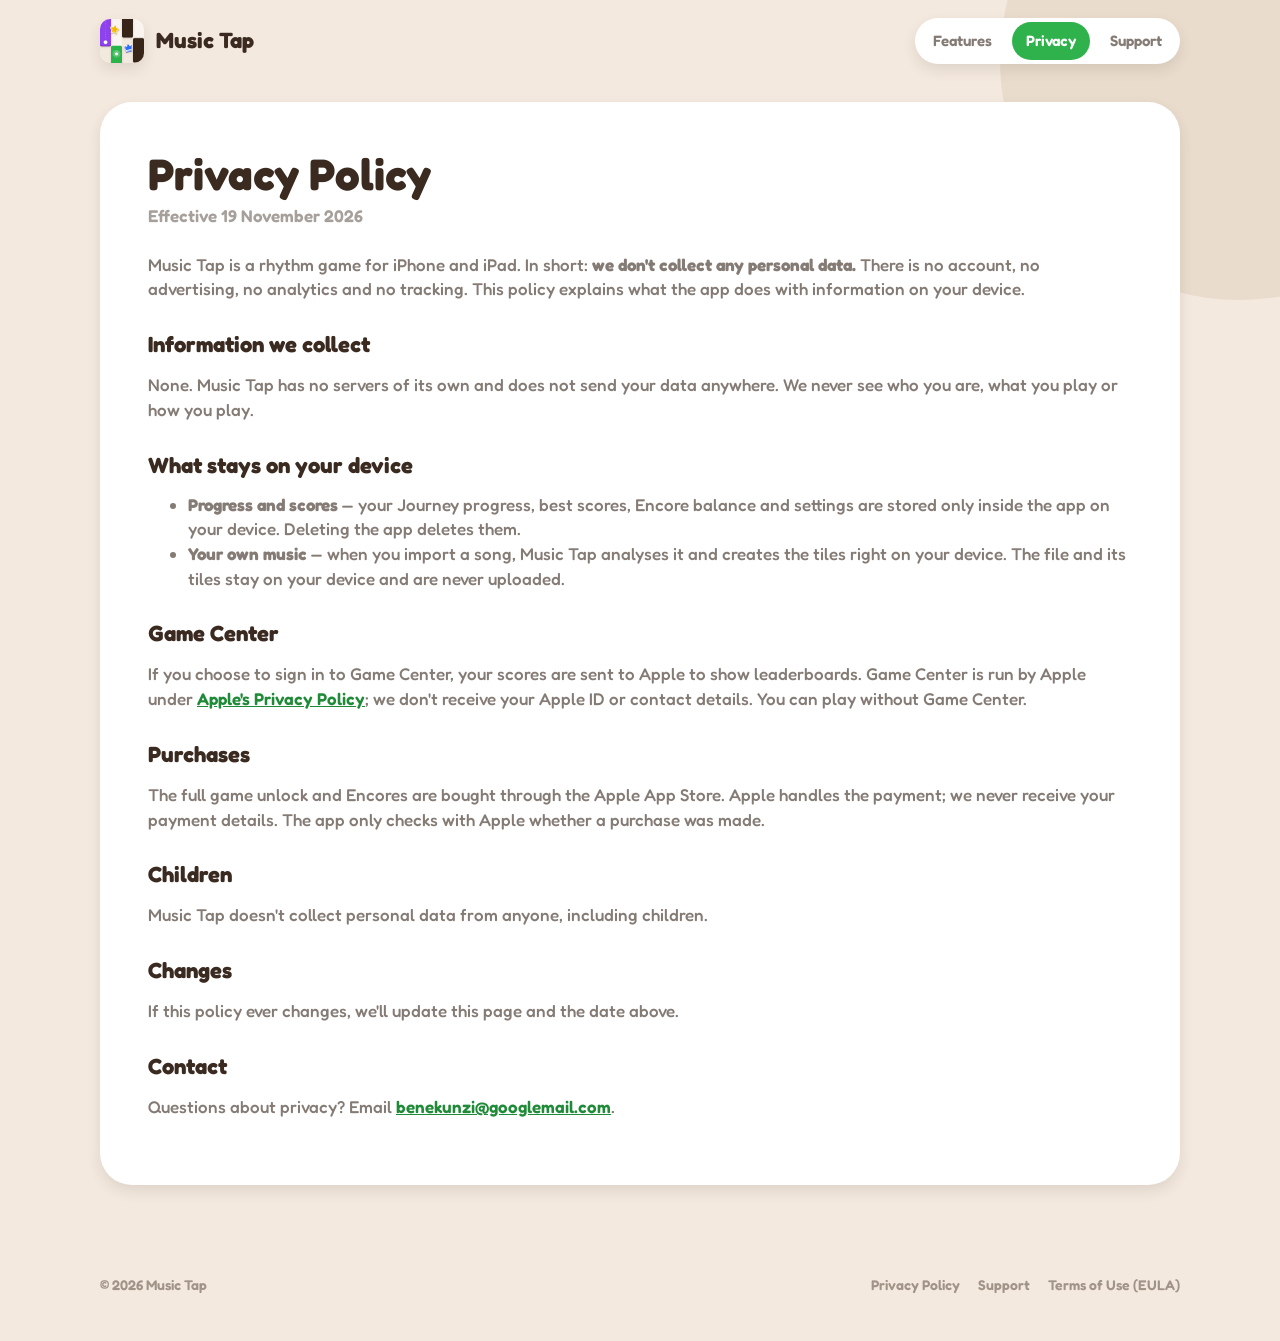
==== privacy.html @ 6f584c36 "Music Tap website: landing page, privacy policy and support Co-Authored-By: Claude Opus 5.5 <noreply" ====
<!doctype html>
<html lang="en-GB">
<head>
  <meta charset="utf-8">
  <meta name="viewport" content="width=device-width, initial-scale=1">
  <title>Privacy Policy — Music Tap</title>
  <meta name="description" content="Music Tap's privacy policy: no account, no ads, no tracking. Your music and progress stay on your device.">
  <meta name="theme-color" content="#F4E9DF">
  <link rel="icon" href="/assets/favicon.png">
  <link rel="apple-touch-icon" href="/assets/apple-touch-icon.png">
  <link rel="preconnect" href="https://fonts.googleapis.com">
  <link rel="preconnect" href="https://fonts.gstatic.com" crossorigin>
  <link href="https://fonts.googleapis.com/css2?family=Fredoka:wght@500;600;700&display=swap" rel="stylesheet">
  <link rel="stylesheet" href="/styles.css">
</head>
<body>
  <div class="blob" style="width:480px;height:480px;right:-200px;top:-180px"></div>
  <header class="wrap top">
    <a class="brand" href="/"><img src="/assets/icon-512.png" alt=""><span>Music Tap</span></a>
    <nav class="nav" aria-label="Main">
      <a href="/#features">Features</a>
      <a href="/privacy" aria-current="page">Privacy</a>
      <a href="/support">Support</a>
    </nav>
  </header>

  <main class="wrap">
    <article class="doc">
      <h1>Privacy Policy</h1>
      <p class="meta">Effective 19 November 2026</p>

      <p>Music Tap is a rhythm game for iPhone and iPad. In short: <strong>we don't collect any personal data.</strong> There is no account, no advertising, no analytics and no tracking. This policy explains what the app does with information on your device.</p>

      <h2>Information we collect</h2>
      <p>None. Music Tap has no servers of its own and does not send your data anywhere. We never see who you are, what you play or how you play.</p>

      <h2>What stays on your device</h2>
      <ul>
        <li><strong>Progress and scores</strong> — your Journey progress, best scores, Encore balance and settings are stored only inside the app on your device. Deleting the app deletes them.</li>
        <li><strong>Your own music</strong> — when you import a song, Music Tap analyses it and creates the tiles right on your device. The file and its tiles stay on your device and are never uploaded.</li>
      </ul>

      <h2>Game Center</h2>
      <p>If you choose to sign in to Game Center, your scores are sent to Apple to show leaderboards. Game Center is run by Apple under <a href="https://www.apple.com/legal/privacy/">Apple's Privacy Policy</a>; we don't receive your Apple ID or contact details. You can play without Game Center.</p>

      <h2>Purchases</h2>
      <p>The full game unlock and Encores are bought through the Apple App Store. Apple handles the payment; we never receive your payment details. The app only checks with Apple whether a purchase was made.</p>

      <h2>Children</h2>
      <p>Music Tap doesn't collect personal data from anyone, including children.</p>

      <h2>Changes</h2>
      <p>If this policy ever changes, we'll update this page and the date above.</p>

      <h2>Contact</h2>
      <p>Questions about privacy? Email <a href="mailto:benekunzi@googlemail.com">benekunzi@googlemail.com</a>.</p>
    </article>
  </main>

  <footer class="wrap">
    <span>© 2026 Music Tap</span>
    <nav aria-label="Legal">
      <a href="/privacy">Privacy Policy</a>
      <a href="/support">Support</a>
      <a href="https://www.apple.com/legal/internet-services/itunes/dev/stdeula/">Terms of Use (EULA)</a>
    </nav>
  </footer>
</body>
</html>
---- styles.css ----
/* Music Tap — the app's "Song Trail" look: warm sand, ink text, Fredoka, white rounded cards, chunky green 3D buttons. */
:root {
  color-scheme: light;
  --sand: #F4E9DF;
  --blob: #EADCCD;
  --ink: #3A2A20;
  --ink-2: rgba(58, 42, 32, 0.62);
  --ink-3: rgba(58, 42, 32, 0.45);
  --white: #FFFFFF;
  --green: #2FB24C;
  --green-edge: #1F8A37;
  --coral: #FF6B5B;
  --yellow: #F9C23C;
  --purple: #8E44EC;
  --blue: #2E6BFF;
  --gold: #F5B700;
  --encore: #D6307B;
  --shadow: 0 6px 14px rgba(59, 41, 31, 0.11);
  --radius: 28px;
}

* { box-sizing: border-box; }
html { -webkit-text-size-adjust: 100%; scroll-behavior: smooth; }
body {
  margin: 0;
  background: var(--sand);
  color: var(--ink);
  font-family: "Fredoka", ui-rounded, system-ui, sans-serif;
  font-weight: 500;
  line-height: 1.45;
  overflow-x: hidden;
}
img { max-width: 100%; display: block; }
a { color: inherit; }

/* decorative soft circles, like the app's backdrop */
.blob { position: absolute; border-radius: 50%; background: var(--blob); z-index: -1; pointer-events: none; }

.wrap { width: min(1080px, 100% - 32px); margin-inline: auto; }

/* header */
.top { display: flex; align-items: center; justify-content: space-between; gap: 16px; padding: 18px 0; }
.brand { display: flex; align-items: center; gap: 12px; text-decoration: none; font-weight: 700; font-size: 22px; }
.brand img { width: 44px; height: 44px; border-radius: 10px; box-shadow: var(--shadow); }
.nav { display: flex; gap: 6px; background: var(--white); padding: 4px; border-radius: 999px; box-shadow: var(--shadow); }
.nav a { text-decoration: none; font-weight: 600; font-size: 15px; color: var(--ink-2); padding: 8px 14px; border-radius: 999px; }
.nav a:hover, .nav a[aria-current="page"] { background: var(--green); color: var(--white); }

/* hero */
.hero { position: relative; display: grid; grid-template-columns: 1.1fr 0.9fr; gap: 40px; align-items: center; padding: 40px 0 72px; }
.hero h1 { font-size: clamp(40px, 6vw, 68px); line-height: 1.02; margin: 0 0 18px; font-weight: 700; letter-spacing: -0.5px; }
.hero h1 em { font-style: normal; color: var(--green); }
.hero p.lead { font-size: clamp(18px, 2.2vw, 21px); color: var(--ink-2); margin: 0 0 28px; max-width: 30ch; }
.hero .phone { justify-self: center; width: min(320px, 80vw); transform: rotate(3deg); filter: drop-shadow(0 30px 40px rgba(59, 41, 31, 0.25)); }
.hero .phone img { border-radius: 36px; }

.cta { display: flex; flex-wrap: wrap; align-items: center; gap: 14px; }
.btn {
  display: inline-flex; align-items: center; gap: 10px; text-decoration: none;
  background: var(--green); color: var(--white); font-weight: 700; font-size: 18px;
  padding: 0 26px; height: 58px; border-radius: 22px; box-shadow: 0 5px 0 var(--green-edge);
  transition: transform .15s ease;
}
.btn:hover { transform: translateY(-2px); }
.btn:active { transform: translateY(3px); box-shadow: 0 2px 0 var(--green-edge); }
.btn.soon { background: var(--white); color: var(--ink); box-shadow: var(--shadow); cursor: default; }
.btn.soon:hover { transform: none; }
.note { color: var(--ink-3); font-size: 14px; font-weight: 600; }

/* pills */
.pills { display: flex; flex-wrap: wrap; gap: 10px; margin-top: 26px; }
.pill { background: var(--white); border-radius: 999px; padding: 9px 16px; font-weight: 600; font-size: 15px; box-shadow: 0 3px 8px rgba(59, 41, 31, 0.08); }
.pill b { color: var(--green); }

/* sections */
section { padding: 56px 0; }
h2 { font-size: clamp(30px, 4vw, 42px); margin: 0 0 10px; font-weight: 700; line-height: 1.1; }
.sub { color: var(--ink-2); font-size: 18px; margin: 0 0 32px; max-width: 52ch; }

.grid { display: grid; grid-template-columns: repeat(3, 1fr); gap: 18px; }
.card { background: var(--white); border-radius: var(--radius); padding: 24px; box-shadow: var(--shadow); }
.card h3 { margin: 14px 0 6px; font-size: 20px; font-weight: 700; }
.card p { margin: 0; color: var(--ink-2); }
.icon { width: 48px; height: 48px; border-radius: 50%; display: grid; place-items: center; color: var(--white); }
.icon svg { width: 24px; height: 24px; }

/* screenshot strip */
.shots { display: flex; gap: 18px; overflow-x: auto; padding: 8px 4px 22px; scroll-snap-type: x mandatory; scrollbar-width: thin; }
.shots img { width: 240px; flex: none; border-radius: 26px; box-shadow: var(--shadow); scroll-snap-align: start; }

/* honest band */
.band { background: var(--ink); color: var(--white); border-radius: 36px; padding: 40px; display: grid; grid-template-columns: 1fr 1fr; gap: 28px; align-items: center; }
.band h2 { color: var(--white); }
.band .sub { color: rgba(255, 255, 255, 0.72); margin: 0; }
.checks { list-style: none; margin: 0; padding: 0; display: grid; gap: 12px; }
.checks li { display: flex; align-items: center; gap: 12px; font-weight: 600; font-size: 19px; }
.checks li::before { content: ""; width: 30px; height: 30px; flex: none; border-radius: 50%; background: var(--green) url("data:image/svg+xml,%3Csvg xmlns='http://www.w3.org/2000/svg' viewBox='0 0 24 24'%3E%3Cpath d='M5 12.6l4.4 4.4L19 7.4' stroke='white' stroke-width='3.4' fill='none' stroke-linecap='round' stroke-linejoin='round'/%3E%3C/svg%3E") center / 16px no-repeat; }

/* price card */
.price { display: grid; grid-template-columns: auto 1fr; gap: 24px; align-items: center; }
.price .big { font-size: 56px; font-weight: 700; line-height: 1; }
.price .big small { display: block; font-size: 15px; color: var(--ink-3); font-weight: 600; margin-top: 6px; }

/* legal / support pages */
.doc { background: var(--white); border-radius: 32px; padding: clamp(24px, 5vw, 48px); box-shadow: var(--shadow); margin: 20px 0 60px; }
.doc h1 { font-size: clamp(32px, 5vw, 44px); margin: 0 0 6px; font-weight: 700; line-height: 1.1; }
.doc h2 { font-size: 22px; margin: 30px 0 8px; }
.doc p, .doc li { color: var(--ink-2); font-size: 17px; }
.doc .meta { color: var(--ink-3); font-weight: 600; margin: 0 0 24px; }
.doc a { color: var(--green-edge); font-weight: 600; }
details { border-top: 1px solid rgba(58, 42, 32, 0.08); padding: 14px 0; }
details:first-of-type { border-top: 0; }
summary { cursor: pointer; font-weight: 700; font-size: 18px; color: var(--ink); list-style: none; display: flex; justify-content: space-between; gap: 12px; }
summary::-webkit-details-marker { display: none; }
summary::after { content: "+"; color: var(--green); font-size: 24px; line-height: 1; }
details[open] summary::after { content: "–"; }
details p { margin: 10px 0 0; }

/* footer */
footer { padding: 30px 0 46px; color: var(--ink-3); font-weight: 600; font-size: 14px; display: flex; flex-wrap: wrap; justify-content: space-between; gap: 14px; }
footer nav { display: flex; gap: 18px; flex-wrap: wrap; }
footer a { text-decoration: none; }
footer a:hover { color: var(--ink); }

@media (max-width: 860px) {
  .hero { grid-template-columns: 1fr; text-align: center; padding-top: 16px; }
  .hero p.lead { margin-inline: auto; }
  .cta, .pills { justify-content: center; }
  .grid { grid-template-columns: 1fr 1fr; }
  .band { grid-template-columns: 1fr; padding: 30px 24px; }
}
@media (max-width: 560px) {
  .grid { grid-template-columns: 1fr; }
  .nav a { padding: 8px 10px; font-size: 14px; }
  .brand span { display: none; }
  .price { grid-template-columns: 1fr; text-align: center; }
  .shots img { width: 200px; }
}
@media (prefers-reduced-motion: reduce) { html { scroll-behavior: auto; } .btn { transition: none; } }
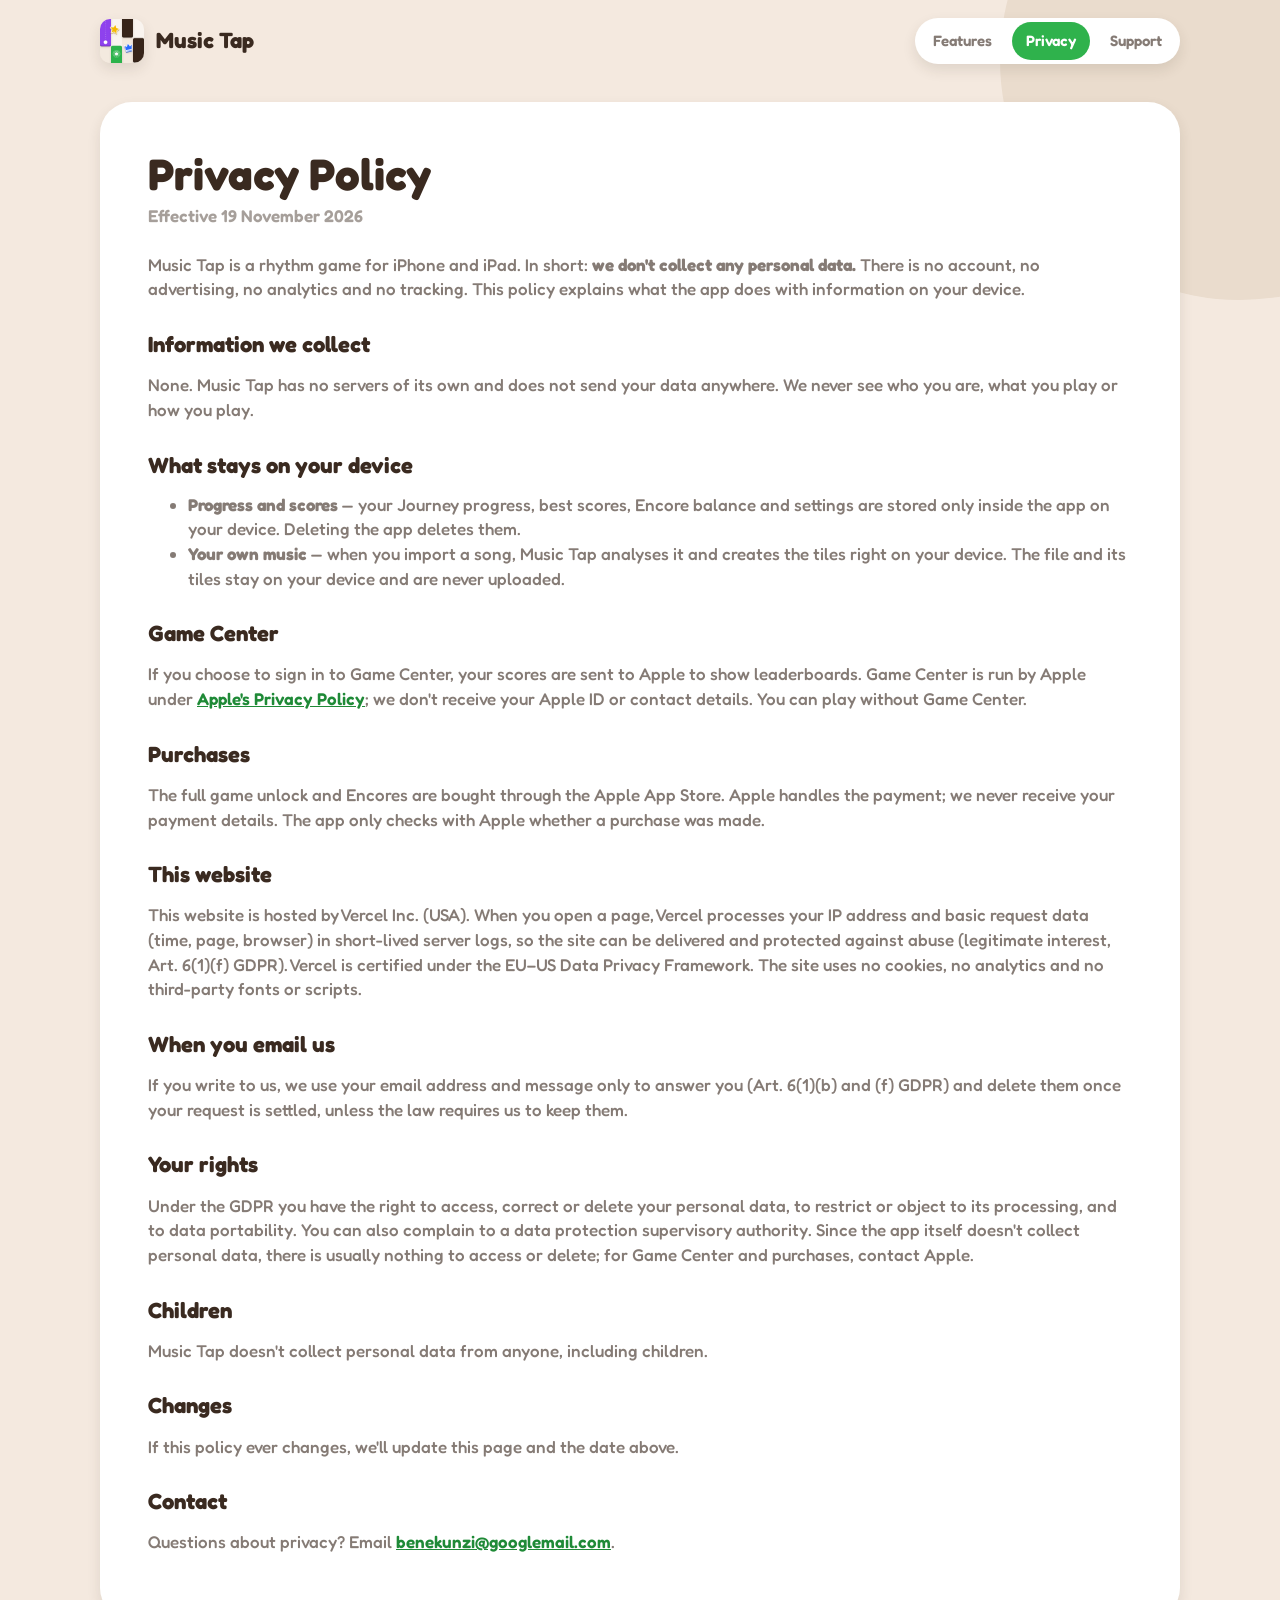
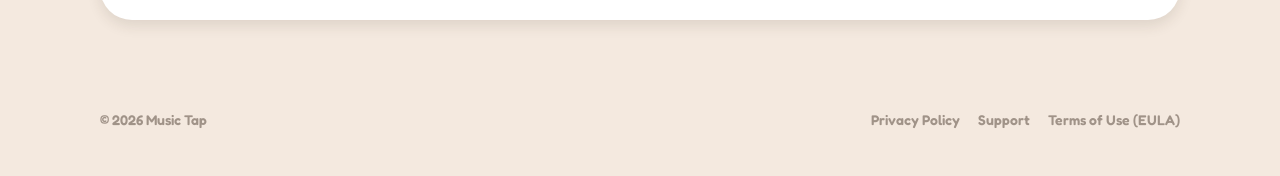
==== commit d9a89627: "Self-host Fredoka (no Google Fonts), add GDPR hosting/email/rights sections, say 3 free games instea" ====
--- a/privacy.html
+++ b/privacy.html
@@ -8,9 +8,7 @@
   <meta name="theme-color" content="#F4E9DF">
   <link rel="icon" href="/assets/favicon.png">
   <link rel="apple-touch-icon" href="/assets/apple-touch-icon.png">
-  <link rel="preconnect" href="https://fonts.googleapis.com">
-  <link rel="preconnect" href="https://fonts.gstatic.com" crossorigin>
-  <link href="https://fonts.googleapis.com/css2?family=Fredoka:wght@500;600;700&display=swap" rel="stylesheet">
+  <link rel="preload" href="/assets/fonts/Fredoka.ttf" as="font" type="font/ttf" crossorigin>
   <link rel="stylesheet" href="/styles.css">
 </head>
 <body>
@@ -46,6 +44,15 @@
       <h2>Purchases</h2>
       <p>The full game unlock and Encores are bought through the Apple App Store. Apple handles the payment; we never receive your payment details. The app only checks with Apple whether a purchase was made.</p>
 
+      <h2>This website</h2>
+      <p>This website is hosted by Vercel Inc. (USA). When you open a page, Vercel processes your IP address and basic request data (time, page, browser) in short-lived server logs, so the site can be delivered and protected against abuse (legitimate interest, Art. 6(1)(f) GDPR). Vercel is certified under the EU–US Data Privacy Framework. The site uses no cookies, no analytics and no third-party fonts or scripts.</p>
+
+      <h2>When you email us</h2>
+      <p>If you write to us, we use your email address and message only to answer you (Art. 6(1)(b) and (f) GDPR) and delete them once your request is settled, unless the law requires us to keep them.</p>
+
+      <h2>Your rights</h2>
+      <p>Under the GDPR you have the right to access, correct or delete your personal data, to restrict or object to its processing, and to data portability. You can also complain to a data protection supervisory authority. Since the app itself doesn't collect personal data, there is usually nothing to access or delete; for Game Center and purchases, contact Apple.</p>
+
       <h2>Children</h2>
       <p>Music Tap doesn't collect personal data from anyone, including children.</p>
 
--- a/styles.css
+++ b/styles.css
@@ -1,4 +1,11 @@
 /* Music Tap — the app's "Song Trail" look: warm sand, ink text, Fredoka, white rounded cards, chunky green 3D buttons. */
+/* Fredoka is served from this site (variable font, OFL in assets/fonts): no request to Google Fonts, so no visitor IPs go to Google */
+@font-face {
+  font-family: "Fredoka";
+  src: url("/assets/fonts/Fredoka.ttf") format("truetype");
+  font-weight: 300 700;
+  font-display: swap;
+}
 :root {
   color-scheme: light;
   --sand: #F4E9DF;
@@ -30,7 +37,7 @@
   line-height: 1.45;
   overflow-x: hidden;
 }
-img { max-width: 100%; display: block; }
+img { max-width: 100%; height: auto; display: block; }  /* height follows width, or the width/height attributes squash it */
 a { color: inherit; }
 
 /* decorative soft circles, like the app's backdrop */
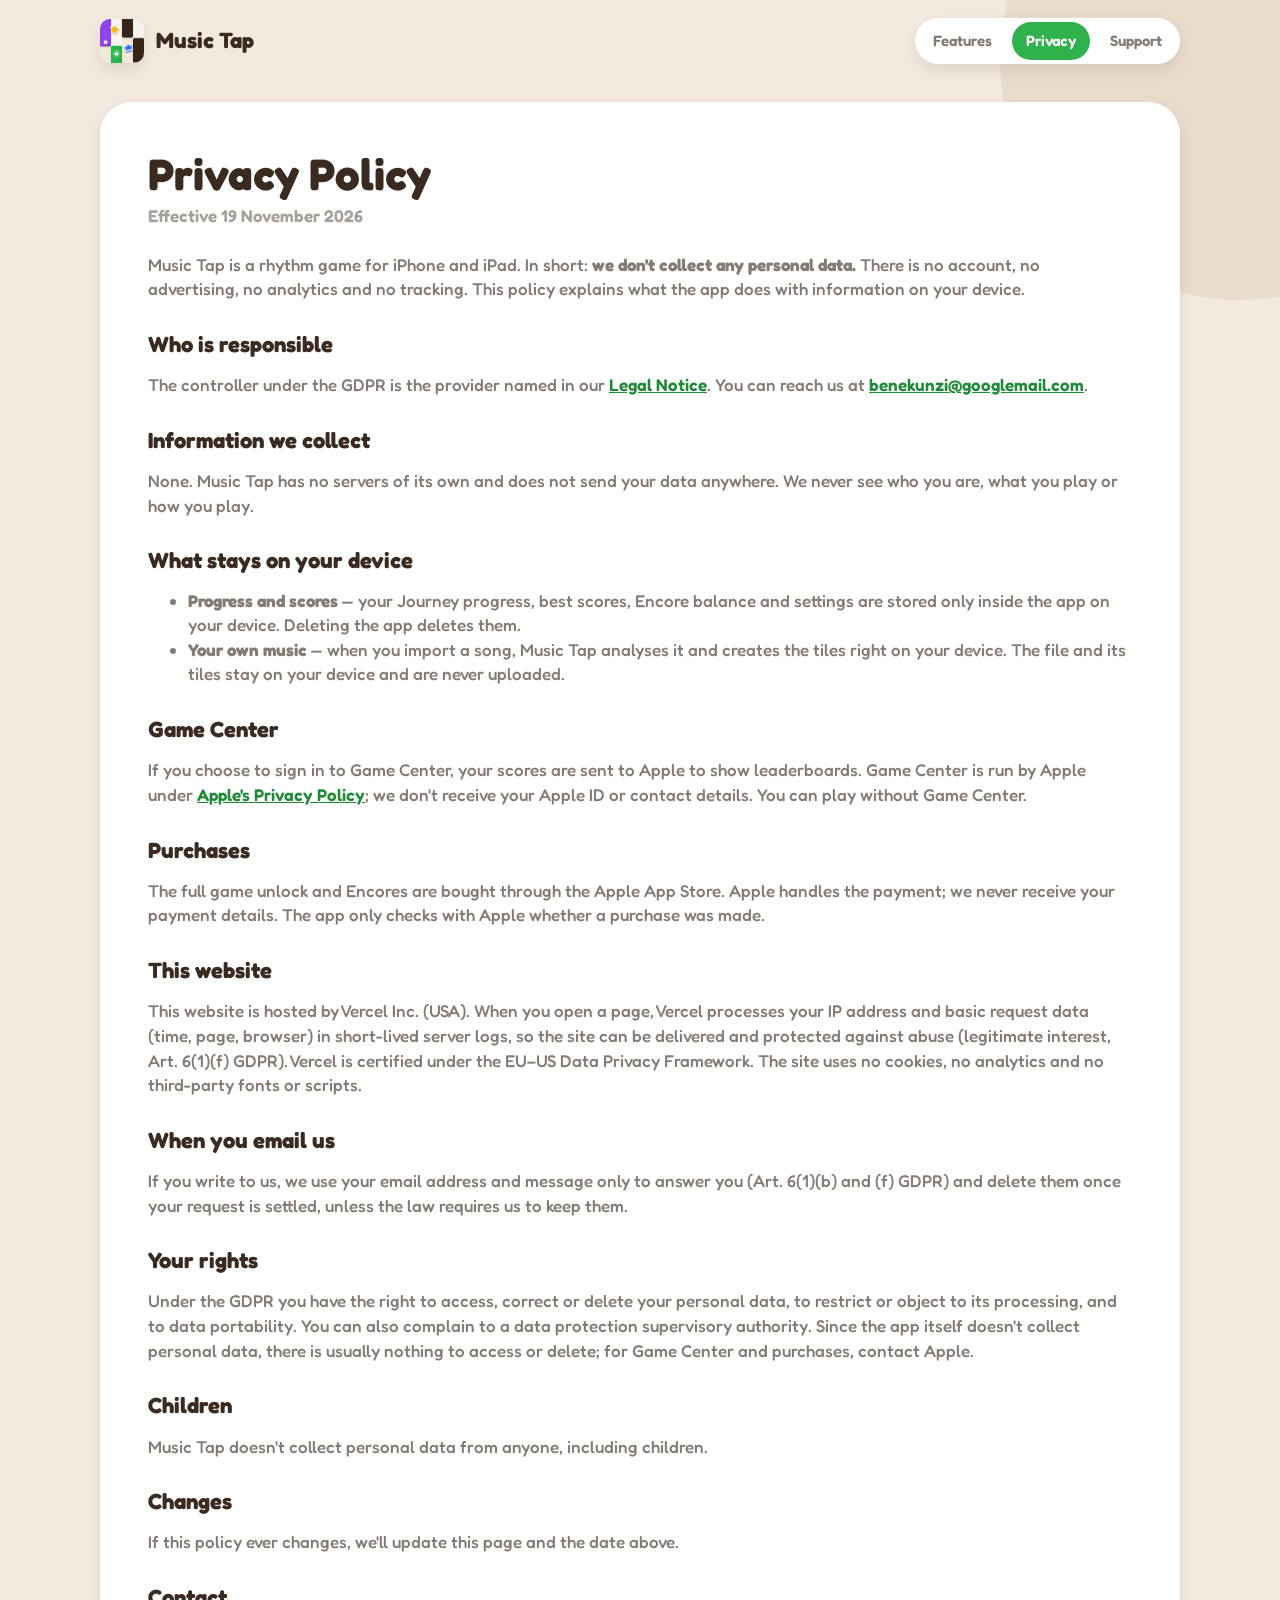
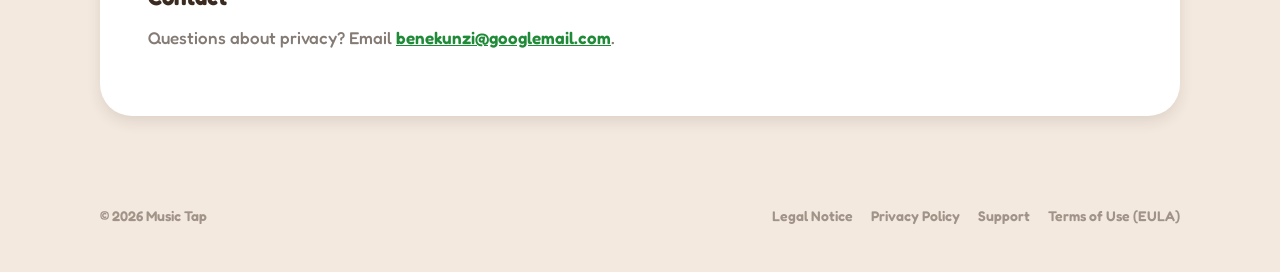
==== commit 25be1a3f: "Add legal notice (Impressum) with placeholders, link it in every footer, name the controller in the " ====
--- a/privacy.html
+++ b/privacy.html
@@ -28,6 +28,9 @@
       <p class="meta">Effective 19 November 2026</p>
 
       <p>Music Tap is a rhythm game for iPhone and iPad. In short: <strong>we don't collect any personal data.</strong> There is no account, no advertising, no analytics and no tracking. This policy explains what the app does with information on your device.</p>
+
+      <h2>Who is responsible</h2>
+      <p>The controller under the GDPR is the provider named in our <a href="/impressum">Legal Notice</a>. You can reach us at <a href="mailto:benekunzi@googlemail.com">benekunzi@googlemail.com</a>.</p>
 
       <h2>Information we collect</h2>
       <p>None. Music Tap has no servers of its own and does not send your data anywhere. We never see who you are, what you play or how you play.</p>
@@ -67,6 +70,7 @@
   <footer class="wrap">
     <span>© 2026 Music Tap</span>
     <nav aria-label="Legal">
+      <a href="/impressum">Legal Notice</a>
       <a href="/privacy">Privacy Policy</a>
       <a href="/support">Support</a>
       <a href="https://www.apple.com/legal/internet-services/itunes/dev/stdeula/">Terms of Use (EULA)</a>
